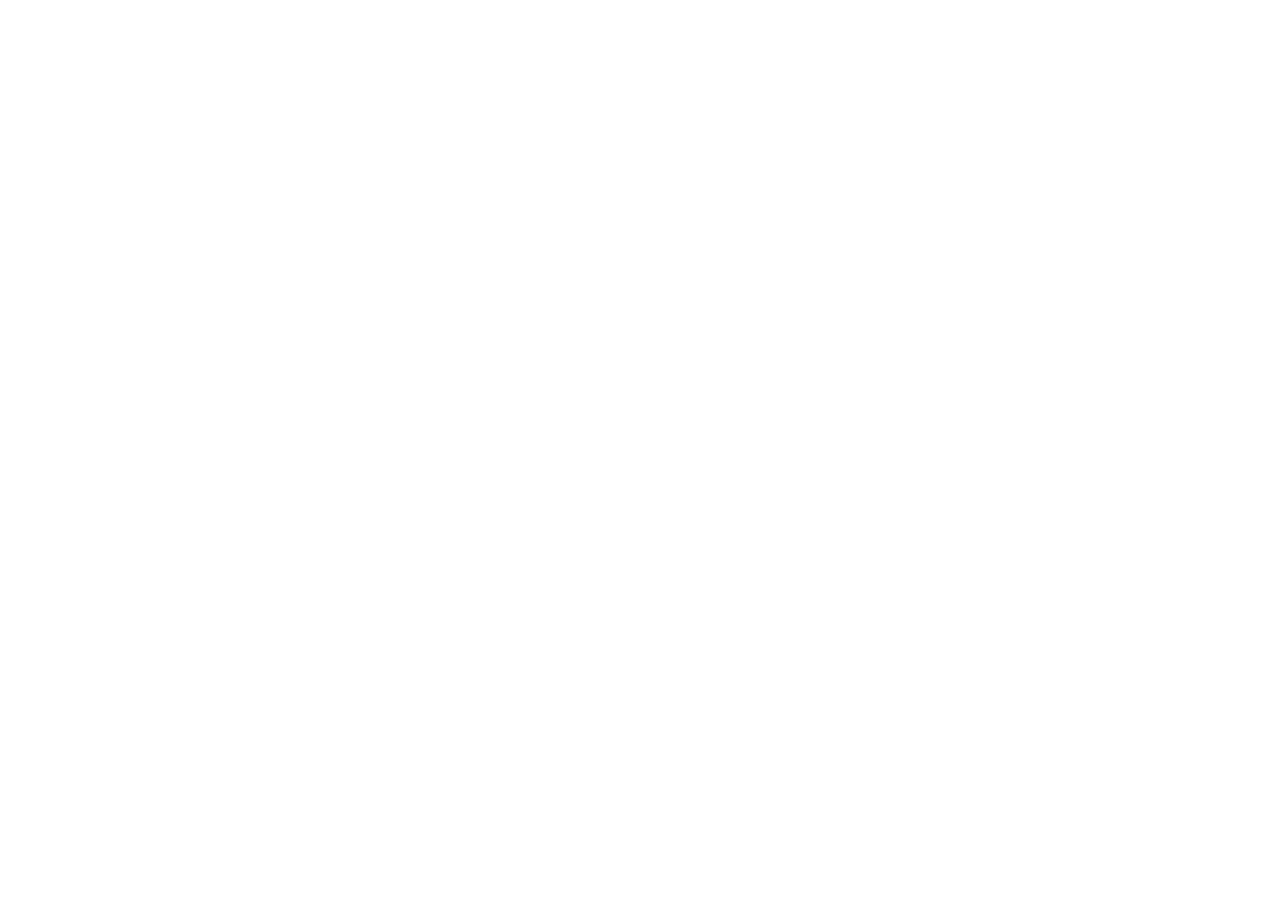
==== about.html @ 7de54564 "v1" ====
<!DOCTYPE html PUBLIC "-//W3C//DTD HTML 4.01//EN" "http://www.w3.org/TR/html4/strict.dtd">
<html>
<head>
  <meta http-equiv="Content-Type" content="text/html; charset=utf-8">
  <meta http-equiv="Content-Style-Type" content="text/css">
  <title></title>
  <meta name="Generator" content="Cocoa HTML Writer">
  <meta name="CocoaVersion" content="2487.4">
  <style type="text/css">
  </style>
</head>
<body>
</body>
</html>
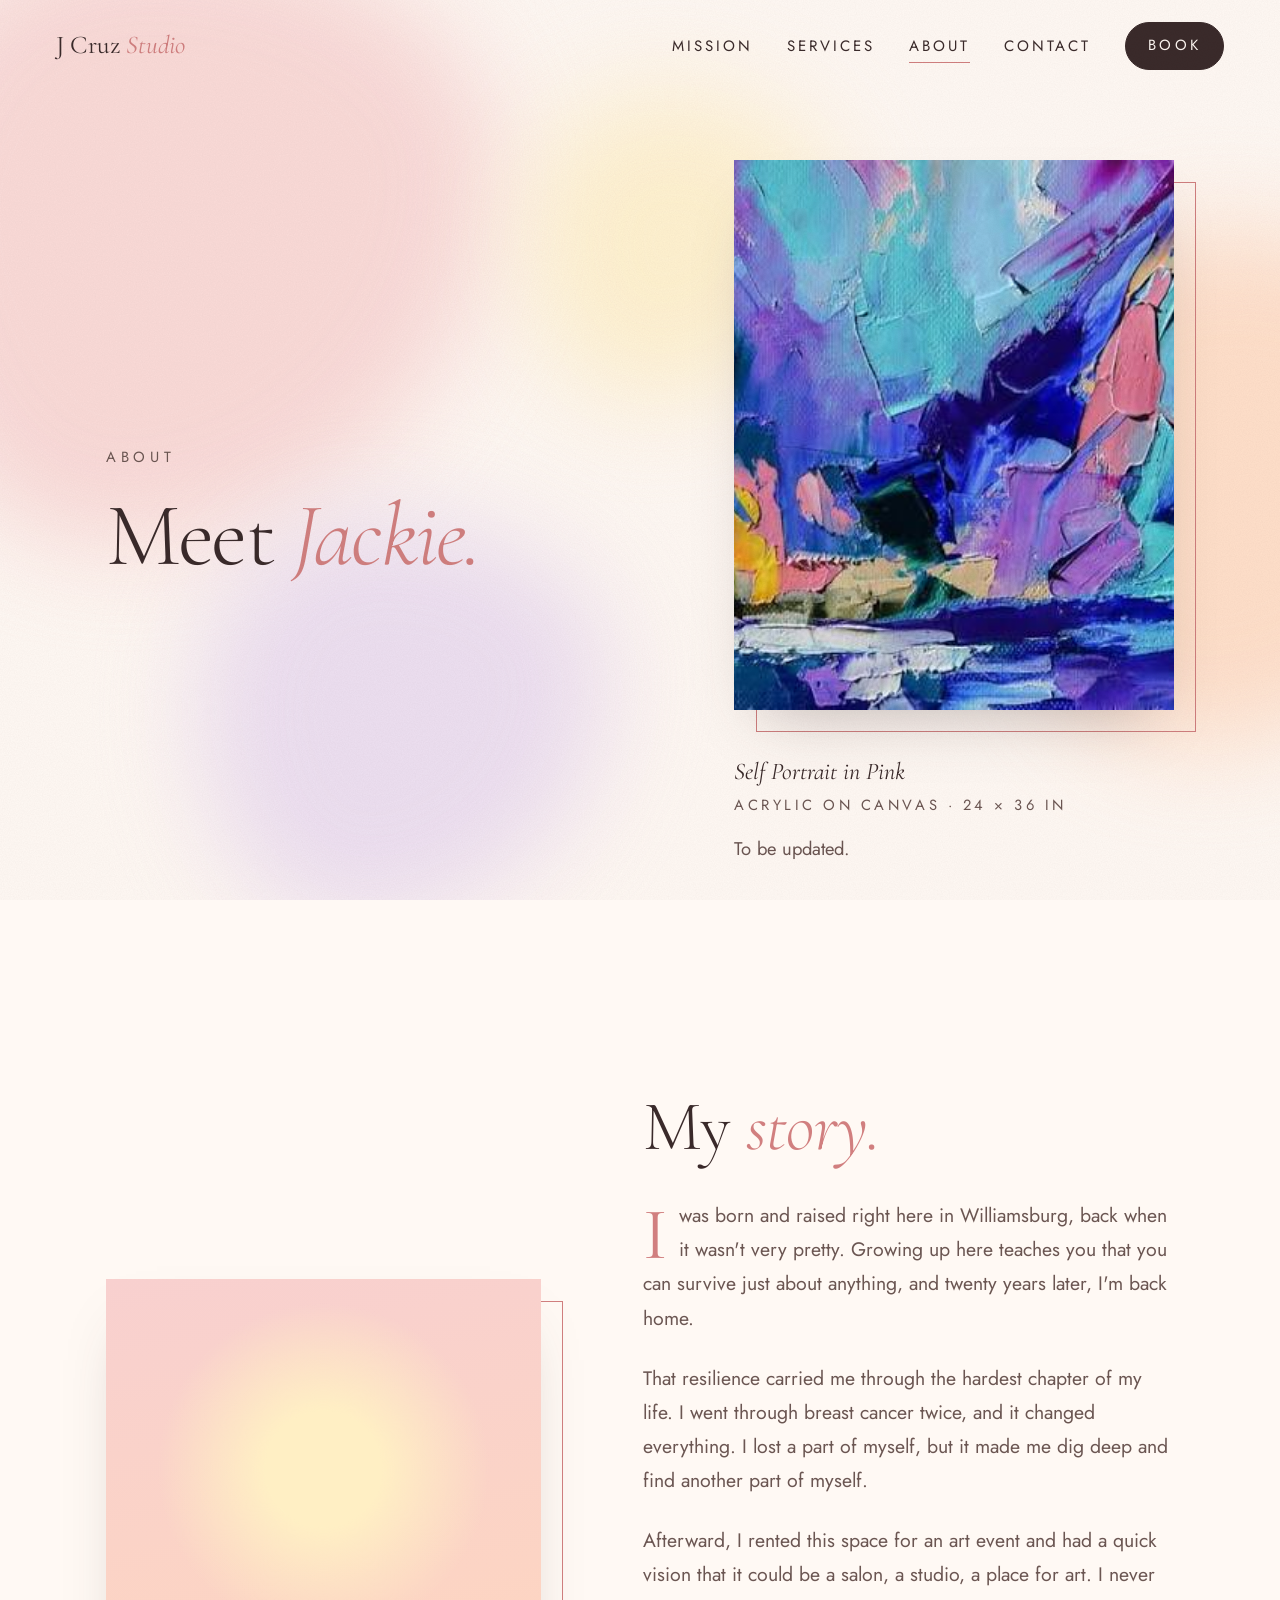
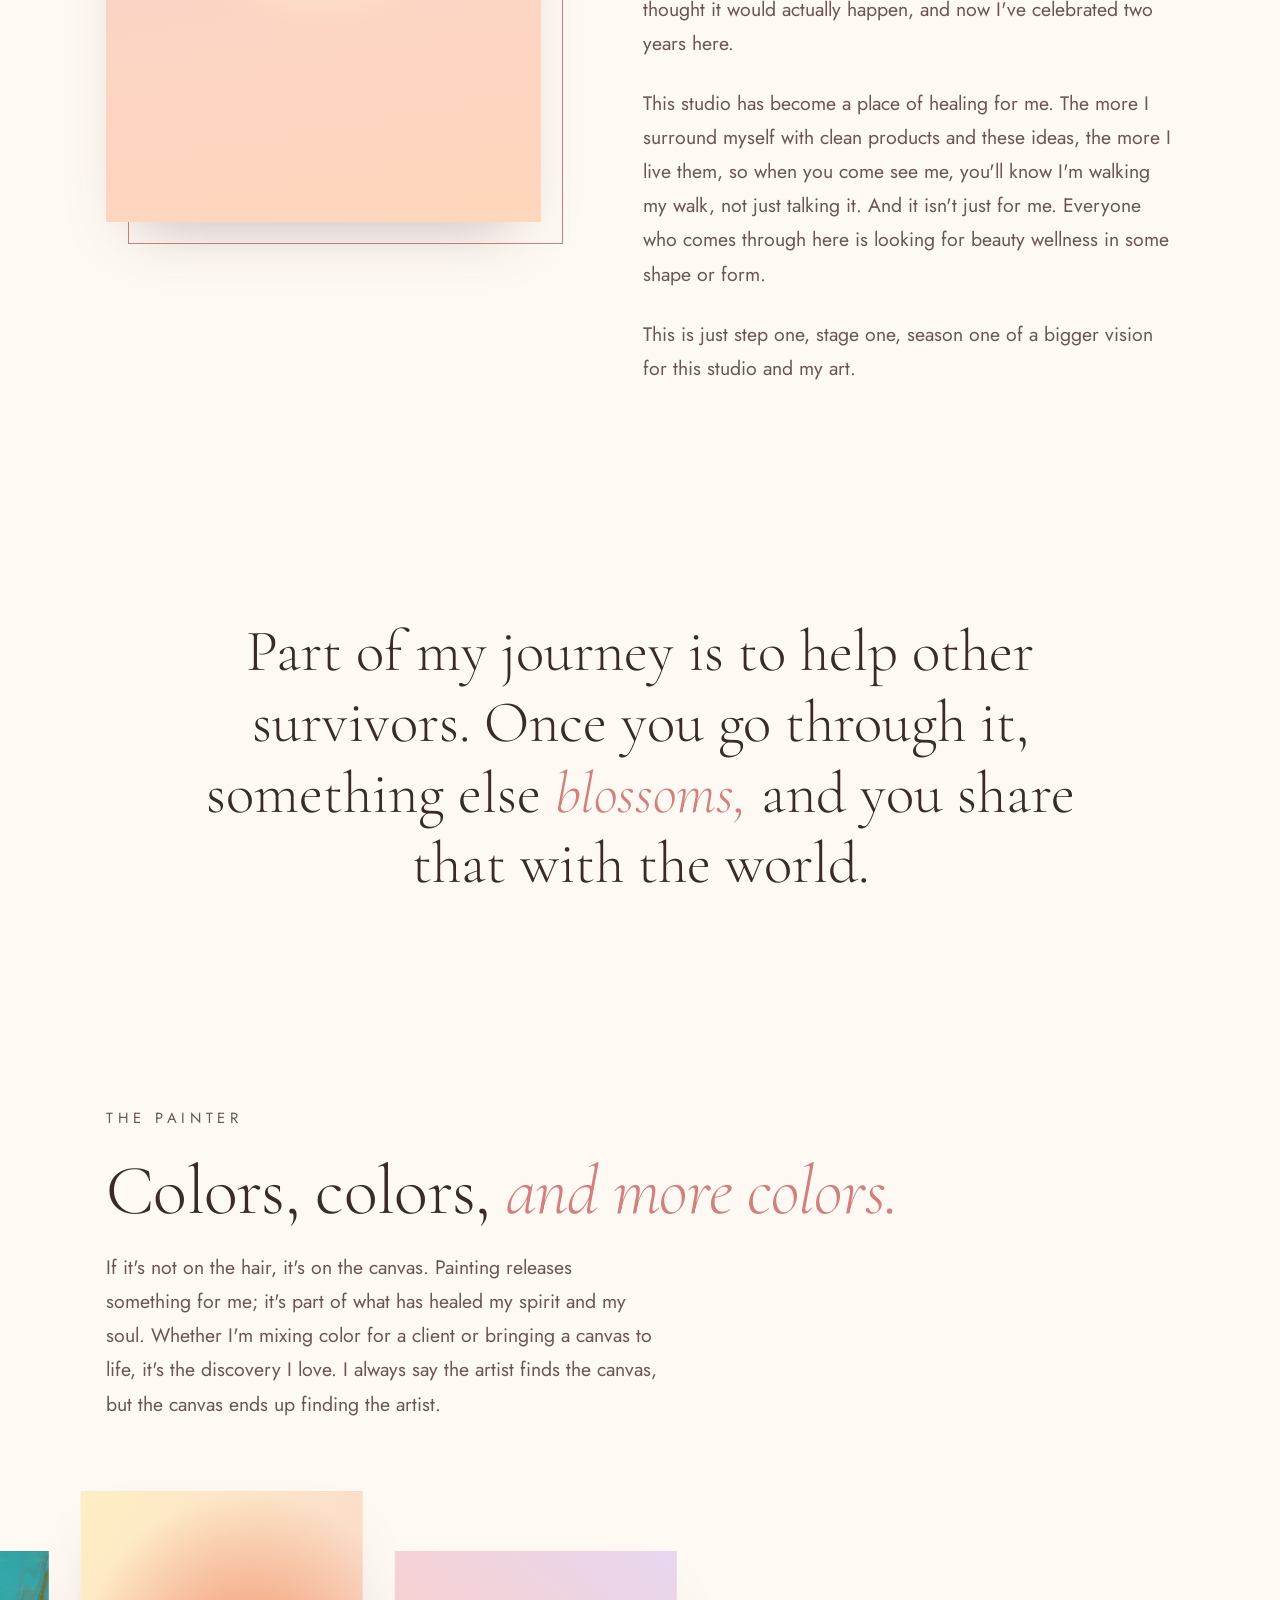
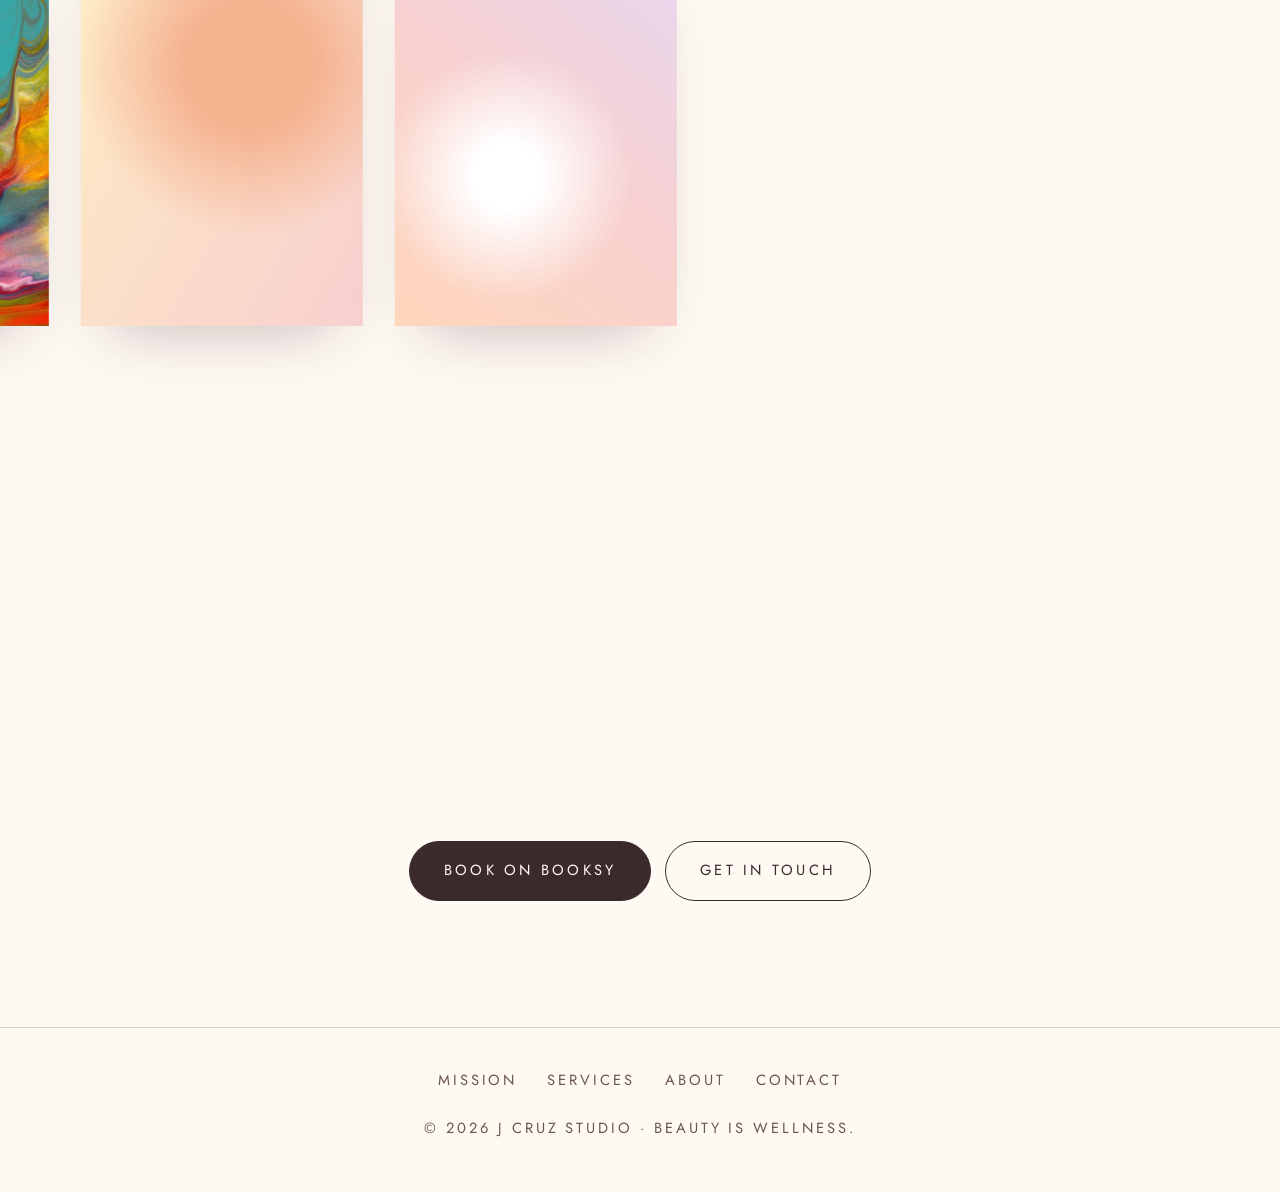
==== commit c4eed1f0: "Added new pages" ====
--- a/about.html
+++ b/about.html
@@ -1,14 +1,125 @@
-<!DOCTYPE html PUBLIC "-//W3C//DTD HTML 4.01//EN" "http://www.w3.org/TR/html4/strict.dtd">
-<html>
+<!DOCTYPE html>
+<html lang="en">
 <head>
-  <meta http-equiv="Content-Type" content="text/html; charset=utf-8">
-  <meta http-equiv="Content-Style-Type" content="text/css">
-  <title></title>
-  <meta name="Generator" content="Cocoa HTML Writer">
-  <meta name="CocoaVersion" content="2487.4">
-  <style type="text/css">
-  </style>
+  <meta charset="UTF-8">
+  <meta name="viewport" content="width=device-width, initial-scale=1.0">
+  <title>About · J Cruz Studio</title>
+  <meta name="description" content="Meet Jackie: hairdresser, painter, and the one pair of hands behind J Cruz Studio.">
+
+  <link rel="preconnect" href="https://fonts.googleapis.com">
+  <link rel="preconnect" href="https://fonts.gstatic.com" crossorigin>
+  <link href="https://fonts.googleapis.com/css2?family=Cormorant+Garamond:ital,wght@0,300;0,400;0,500;1,300;1,400&family=Jost:wght@300;400;500&display=swap" rel="stylesheet">
+  <link rel="stylesheet" href="style.css">
 </head>
 <body>
+
+  <!-- Soft watercolor "paint" that drifts behind everything as you scroll -->
+  <div class="paint" aria-hidden="true">
+    <span class="blob b1" data-wander="0.7"></span>
+    <span class="blob b2" data-wander="2.1"></span>
+    <span class="blob b3" data-wander="3.5"></span>
+    <span class="blob b4" data-wander="4.9"></span>
+  </div>
+
+  <header class="nav">
+    <a href="index.html" class="logo">J Cruz <span>Studio</span></a>
+    <button class="nav-toggle" aria-label="Open menu" aria-expanded="false">
+      <span></span><span></span>
+    </button>
+    <nav class="nav-links">
+      <a href="mission.html">Mission</a>
+      <a href="services.html">Services</a>
+      <a href="about.html" aria-current="page">About</a>
+      <a href="contact.html">Contact</a>
+      <a href="https://booksy.com/en-us/1293457_jcruz-studio_hair-salon_29902_brooklyn" target="_blank" rel="noopener" class="btn btn-small">Book</a>
+    </nav>
+  </header>
+
+  <main>
+
+    <section class="page-hero">
+      <div class="container page-hero-grid">
+        <div>
+          <p class="eyebrow">About</p>
+          <h1 class="page-title">
+            <span class="word">Meet</span>
+            <em class="word">Jackie.</em>
+          </h1>
+
+        </div>
+        <figure class="piece ">
+          <!-- TODO: painting title, medium/size and blurb are placeholders -->
+          <div class="art art-3"></div>
+          <figcaption>
+            <span class="piece-title">Self Portrait in Pink</span>
+            <span class="piece-meta">Acrylic on canvas · 24 × 36 in</span>
+            <p class="piece-blurb">To be updated.</p>
+          </figcaption>
+        </figure>
+      </div>
+    </section>
+
+    <!-- ========== STORY ========== -->
+    <section class="section story">
+      <div class="container about-grid">
+        <div class="portrait-wrap reveal">
+          <!-- Add her photo as images/portrait.jpg -->
+          <div class="portrait art art-portrait"></div>
+        </div>
+        <div class="story-copy">
+          <h2 class="section-title reveal">My <em>story.</em></h2>
+          <p class="reveal">I was born and raised right here in Williamsburg, back when it wasn't very pretty. Growing up here teaches you that you can survive just about anything, and twenty years later, I'm back home.</p>
+          <p class="reveal">That resilience carried me through the hardest chapter of my life. I went through breast cancer twice, and it changed everything. I lost a part of myself, but it made me dig deep and find another part of myself.</p>
+          <p class="reveal">Afterward, I rented this space for an art event and had a quick vision that it could be a salon, a studio, a place for art. I never thought it would actually happen, and now I've celebrated two years here.</p>
+          <p class="reveal">This studio has become a place of healing for me. The more I surround myself with clean products and these ideas, the more I live them, so when you come see me, you'll know I'm walking my walk, not just talking it. And it isn't just for me. Everyone who comes through here is looking for beauty wellness in some shape or form.</p>
+          <p class="reveal">This is just step one, stage one, season one of a bigger vision for this studio and my art.</p>
+
+        
+        </div>
+      </div>
+    </section>
+
+    <!-- ========== STATEMENT ========== -->
+    <section class="section quote-section">
+      <div class="container">
+        <p class="quote reveal">Part of my journey is to help other survivors. Once you go through it, something else <em>blossoms,</em> and you share that with the world.</p>
+      </div>
+    </section>
+
+    <!-- ========== THE PAINTER: art strip that slides as you scroll ========== -->
+    <section class="section painter">
+      <div class="container">
+        <p class="eyebrow reveal">The painter</p>
+        <h2 class="section-title reveal">Colors, colors, <em>and more colors.</em></h2>
+        <p class="lead reveal">If it's not on the hair, it's on the canvas. Painting releases something for me; it's part of what has healed my spirit and my soul. Whether I'm mixing color for a client or bringing a canvas to life, it's the discovery I love. I always say the artist finds the canvas, but the canvas ends up finding the artist.</p>
+      </div>
+
+      <div class="art-strip" data-drift="-0.5">
+        <div class="art art-1"></div>
+        <div class="art art-2"></div>
+        <div class="art art-3"></div>
+        <div class="art art-4"></div>
+        <div class="art art-5"></div>
+        <div class="art art-6"></div>
+      </div>
+    </section>
+
+    <section class="section cta">
+      <div class="container">
+        <h2 class="contact-title reveal">Take <em>an hour</em> for yourself.</h2>
+        <div class="hero-cta center reveal">
+          <a href="https://booksy.com/en-us/1293457_jcruz-studio_hair-salon_29902_brooklyn" target="_blank" rel="noopener" class="btn">Book on Booksy</a>
+          <a href="contact.html" class="btn btn-ghost">Get in touch</a>
+        </div>
+      </div>
+    </section>
+  </main>
+
+  <footer class="footer">
+    <nav class="footer-links"><a href="mission.html">Mission</a> <a href="services.html">Services</a> <a href="about.html">About</a> <a href="contact.html">Contact</a></nav>
+    <p>© <span data-year></span> J Cruz Studio · Beauty is wellness.</p>
+  </footer>
+
+  <script src="script.js"></script>
 </body>
-</html>
+</html>
--- a/style.css
+++ b/style.css
@@ -0,0 +1,731 @@
+/* =========================================================
+   J CRUZ STUDIO · Beauty is wellness
+   Soft pastel palette, elegant serif + clean sans
+   ========================================================= */
+
+:root {
+  --cream:   #FFF9F4;
+  --shell:   #FCEDE6;
+  --blush:   #F8D0CF;
+  --rose:    #D17F7F;
+  --peach:   #FFD7BC;
+  --apricot: #F5B28F;
+  --butter:  #FFEFC4;
+  --lilac:   #E7D7F0;
+  --ink:     #3A2A2A;
+  --muted:   #6B5652;
+  --line:    rgba(58, 42, 42, 0.2);
+
+  --serif: "Cormorant Garamond", Georgia, serif;
+  --sans:  "Jost", system-ui, -apple-system, sans-serif;
+
+  --max: 1180px;
+  --gutter: clamp(20px, 5vw, 56px);
+  --ease: cubic-bezier(.2, .7, .2, 1);
+}
+
+* { box-sizing: border-box; margin: 0; padding: 0; }
+html { scroll-behavior: smooth; overflow-x: clip; }
+body {
+  background: var(--cream);
+  color: var(--ink);
+  font-family: var(--sans);
+  font-weight: 400;
+  font-size: 19px;
+  line-height: 1.75;
+  overflow-x: clip;
+  -webkit-font-smoothing: antialiased;
+}
+a { color: inherit; text-decoration: none; }
+img { max-width: 100%; display: block; }
+::selection { background: var(--blush); }
+
+/* Paper-grain texture over everything, for a painterly feel */
+body::after {
+  content: "";
+  position: fixed;
+  inset: 0;
+  pointer-events: none;
+  z-index: 100;
+  opacity: .22;
+  mix-blend-mode: multiply;
+  background-image: url("data:image/svg+xml,%3Csvg xmlns='http://www.w3.org/2000/svg' width='160' height='160'%3E%3Cfilter id='n'%3E%3CfeTurbulence type='fractalNoise' baseFrequency='.85' numOctaves='3' stitchTiles='stitch'/%3E%3CfeColorMatrix values='0 0 0 0 .3 0 0 0 0 .22 0 0 0 0 .22 0 0 0 .35 0'/%3E%3C/filter%3E%3Crect width='100%25' height='100%25' filter='url(%23n)'/%3E%3C/svg%3E");
+}
+
+/* ---------- Layout helpers ---------- */
+.container { max-width: var(--max); margin: 0 auto; padding: 0 var(--gutter); }
+.section   { position: relative; padding: clamp(90px, 13vw, 170px) 0; }
+
+.eyebrow {
+  font-size: .92rem;
+  font-weight: 400;
+  letter-spacing: .32em;
+  text-transform: uppercase;
+  color: var(--muted);
+  margin-bottom: 22px;
+}
+.section-title {
+  font-family: var(--serif);
+  font-weight: 300;
+  font-size: clamp(2.5rem, 5.5vw, 4.5rem);
+  line-height: 1.05;
+  letter-spacing: -.01em;
+}
+.section-title em, .contact-title em, .page-title em, .quote em { color: var(--rose); }
+.lead {
+  font-size: 1.22rem;
+  color: var(--muted);
+  max-width: 46ch;
+  margin-top: 22px;
+}
+
+/* ---------- Background paint blobs ---------- */
+.paint { position: fixed; inset: 0; z-index: -1; pointer-events: none; overflow: hidden; }
+.blob {
+  position: absolute;
+  display: block;
+  filter: blur(50px);
+  opacity: .75;
+  border-radius: 42% 58% 63% 37% / 45% 38% 62% 55%;
+  animation: morph 20s ease-in-out infinite alternate;
+  will-change: translate, border-radius;
+}
+.b1 { width: 48vw; height: 48vw; background: var(--blush);  top: -12vw; left: -14vw; }
+.b2 { width: 40vw; height: 40vw; background: var(--peach);  top: 32vh;  right: -12vw; animation-duration: 24s; }
+.b3 { width: 32vw; height: 32vw; background: var(--lilac);  bottom: -10vw; left: 18vw; animation-duration: 28s; }
+.b4 { width: 24vw; height: 24vw; background: var(--butter); top: 8vh;   left: 48vw;  animation-duration: 22s; }
+
+@keyframes morph {
+  0%   { border-radius: 42% 58% 63% 37% / 45% 38% 62% 55%; rotate: 0deg; }
+  50%  { border-radius: 63% 37% 41% 59% / 58% 55% 45% 42%; rotate: 25deg; }
+  100% { border-radius: 38% 62% 55% 45% / 40% 62% 38% 60%; rotate: -15deg; }
+}
+
+/* ---------- Art pieces ----------
+   Each .art-N shows images/art-N.jpg. If the image is missing,
+   the soft painted gradient underneath shows instead. */
+.art {
+  background-color: var(--shell);
+  background-size: cover;
+  background-position: center;
+  box-shadow: 0 30px 60px -30px rgba(75, 58, 58, .35);
+}
+.art-1 { background-image: url("images/art-1.jpg"),
+  radial-gradient(circle at 28% 32%, var(--peach) 0 18%, transparent 46%),
+  radial-gradient(circle at 72% 64%, var(--blush) 0 22%, transparent 55%),
+  linear-gradient(160deg, var(--butter), var(--apricot)); }
+.art-2 { background-image: url("images/art-2.jpg"),
+  radial-gradient(ellipse at 65% 25%, #fff 0 10%, transparent 40%),
+  radial-gradient(circle at 30% 70%, var(--lilac) 0 25%, transparent 60%),
+  linear-gradient(200deg, var(--blush), var(--peach)); }
+.art-3 { background-image: url("images/art-3.jpg"),
+  radial-gradient(circle at 50% 45%, var(--butter) 0 16%, transparent 42%),
+  linear-gradient(140deg, var(--peach), var(--rose) 70%, var(--lilac)); }
+.art-4 { background-image: url("images/art-4.jpg"),
+  radial-gradient(circle at 35% 30%, var(--blush) 0 20%, transparent 50%),
+  radial-gradient(circle at 70% 75%, var(--butter) 0 18%, transparent 50%),
+  linear-gradient(180deg, var(--lilac), var(--peach)); }
+.art-5 { background-image: url("images/art-5.jpg"),
+  radial-gradient(circle at 60% 40%, var(--apricot) 0 20%, transparent 55%),
+  linear-gradient(120deg, var(--butter), var(--blush)); }
+.art-6 { background-image: url("images/art-6.jpg"),
+  radial-gradient(circle at 40% 60%, #fff 0 12%, transparent 45%),
+  linear-gradient(220deg, var(--lilac), var(--blush), var(--peach)); }
+.art-portrait { background-image: url("images/portrait.jpg"),
+  radial-gradient(circle at 50% 35%, var(--butter) 0 14%, transparent 40%),
+  linear-gradient(170deg, var(--blush), var(--peach)); }
+
+
+/* ---------- Buttons & links ---------- */
+.btn {
+  display: inline-flex;
+  align-items: center;
+  justify-content: center;
+  padding: 16px 34px;
+  border: 1px solid var(--ink);
+  border-radius: 999px;
+  background: var(--ink);
+  color: var(--cream);
+  font-size: .92rem;
+  font-weight: 400;
+  letter-spacing: .22em;
+  text-transform: uppercase;
+  transition: background .35s, color .35s, border-color .35s, transform .35s var(--ease);
+}
+.btn:hover { background: var(--rose); border-color: var(--rose); transform: translateY(-2px); }
+.btn-ghost { background: transparent; color: var(--ink); }
+.btn-ghost:hover { color: var(--cream); }
+.btn-small { padding: 10px 22px; }
+
+.text-link {
+  display: inline-block;
+  margin-top: 28px;
+  font-size: .96rem;
+  letter-spacing: .22em;
+  text-transform: uppercase;
+  border-bottom: 1px solid var(--rose);
+  padding-bottom: 4px;
+}
+.text-link span { display: inline-block; transition: transform .35s var(--ease); }
+.text-link:hover span { transform: translateX(6px); }
+
+/* ---------- Nav ---------- */
+.nav {
+  position: fixed;
+  top: 0; left: 0; right: 0;
+  z-index: 50;
+  display: flex;
+  align-items: center;
+  justify-content: space-between;
+  padding: 22px var(--gutter);
+  transition: background .4s, padding .4s, box-shadow .4s;
+}
+.nav.scrolled {
+  background: rgba(255, 249, 244, .8);
+  backdrop-filter: blur(14px);
+  -webkit-backdrop-filter: blur(14px);
+  padding-top: 14px;
+  padding-bottom: 14px;
+  box-shadow: 0 1px 0 var(--line);
+}
+.logo {
+  font-family: var(--serif);
+  font-size: 1.6rem;
+  font-weight: 400;
+  position: relative;
+  z-index: 2;
+}
+.logo span { font-style: italic; color: var(--rose); }
+
+.nav-links {
+  display: flex;
+  align-items: center;
+  gap: 34px;
+  font-size: .94rem;
+  font-weight: 400;
+  letter-spacing: .2em;
+  text-transform: uppercase;
+}
+.nav-links a:not(.btn) { position: relative; }
+.nav-links a:not(.btn)::after {
+  content: "";
+  position: absolute;
+  left: 0; bottom: -4px;
+  width: 100%; height: 1px;
+  background: var(--rose);
+  transform: scaleX(0);
+  transform-origin: right;
+  transition: transform .4s var(--ease);
+}
+.nav-links a:not(.btn):hover::after,
+.nav-links a[aria-current="page"]::after { transform: scaleX(1); transform-origin: left; }
+
+.nav-toggle {
+  display: none;
+  position: relative;
+  z-index: 2;
+  width: 40px; height: 40px;
+  background: none;
+  border: 0;
+  cursor: pointer;
+  flex-direction: column;
+  justify-content: center;
+  gap: 7px;
+}
+.nav-toggle span {
+  display: block;
+  width: 26px; height: 1px;
+  margin-left: auto;
+  background: var(--ink);
+  transition: transform .4s var(--ease);
+}
+.nav.open .nav-toggle span:first-child { transform: translateY(4px) rotate(45deg); }
+.nav.open .nav-toggle span:last-child  { transform: translateY(-4px) rotate(-45deg); }
+
+@media (max-width: 960px) {
+  .nav-toggle { display: flex; }
+  .nav-links {
+    position: fixed;
+    inset: 0;
+    flex-direction: column;
+    justify-content: center;
+    gap: 30px;
+    background: var(--cream);
+    font-size: 1rem;
+    opacity: 0;
+    pointer-events: none;
+    transition: opacity .4s;
+  }
+  .nav.open .nav-links { opacity: 1; pointer-events: auto; }
+}
+
+/* ---------- Hero ---------- */
+.hero {
+  position: relative;
+  min-height: 100vh;
+  min-height: 100svh;
+  display: grid;
+  place-items: center;
+  text-align: center;
+  padding: 130px 24px 100px;
+  overflow: hidden;
+}
+.hero-inner { position: relative; z-index: 2; max-width: 920px; }
+
+.hero-title, .page-title {
+  font-family: var(--serif);
+  font-weight: 300;
+  font-size: clamp(3.4rem, 9vw, 8rem);
+  line-height: .95;
+  letter-spacing: -.02em;
+}
+.word {
+  display: inline-block;
+  opacity: 0;
+  transform: translateY(40px);
+  animation: rise 1.3s var(--ease) forwards;
+}
+.word:nth-child(2) { animation-delay: .15s; }
+.word:nth-child(3) { animation-delay: .3s; }
+@keyframes rise { to { opacity: 1; transform: none; } }
+
+.hero-sub {
+  font-family: var(--serif);
+  font-style: italic;
+  font-size: clamp(1.25rem, 2.2vw, 1.65rem);
+  line-height: 1.45;
+  color: var(--muted);
+  max-width: 540px;
+  margin: 28px auto 44px;
+  opacity: 0;
+  animation: rise 1.3s .55s var(--ease) forwards;
+}
+.hero-sub.left { margin-left: 0; }
+.hero-cta {
+  display: flex;
+  gap: 14px;
+  justify-content: center;
+  flex-wrap: wrap;
+  opacity: 0;
+  animation: rise 1.3s .75s var(--ease) forwards;
+}
+.hero-cta.center { opacity: 1; animation: none; margin-top: 40px; }
+
+/* Floating paintings around the hero */
+.hero-art { position: absolute; z-index: 1; opacity: 0; animation: fadeIn 1.6s .4s forwards; }
+.ha1 { width: clamp(110px, 15vw, 220px); aspect-ratio: 3/4; top: 16%; left: 5%; }
+.ha2 { width: clamp(120px, 15vw, 230px); aspect-ratio: 4/3; top: 14%; right: 6%; animation-delay: .6s; }
+.ha3 { width: clamp(90px, 11vw, 160px);  aspect-ratio: 4/5; bottom: 9%; left: 15%; animation-delay: .8s; }
+.ha4 { width: clamp(110px, 14vw, 200px); aspect-ratio: 3/4; bottom: 11%; right: 12%; animation-delay: 1s; }
+@keyframes fadeIn { to { opacity: 1; } }
+
+@media (max-width: 700px) {
+  .hero-art { animation-name: fadeInSoft; }
+  .ha1 { top: 9%; left: -6%; }
+  .ha2 { top: 10%; right: -4%; }
+  .ha3, .ha4 { display: none; }
+}
+@keyframes fadeInSoft { to { opacity: .55; } }
+
+.scroll-cue {
+  position: absolute;
+  bottom: 28px; left: 50%;
+  translate: -50% 0;
+  width: 1px; height: 60px;
+  background: var(--line);
+  overflow: hidden;
+}
+.scroll-cue span {
+  position: absolute; inset: 0;
+  background: var(--rose);
+  animation: drip 2.2s ease-in-out infinite;
+}
+@keyframes drip { 0% { translate: 0 -100%; } 100% { translate: 0 100%; } }
+
+/* ---------- Scroll reveal ---------- */
+.reveal {
+  opacity: 0;
+  translate: 0 40px;
+  transition: opacity 1.1s var(--ease), translate 1.1s var(--ease);
+}
+.reveal.in { opacity: 1; translate: 0 0; }
+
+/* ---------- Gallery (art as navigation) ---------- */
+.gallery { text-align: center; }
+.gallery .lead { margin-left: auto; margin-right: auto; }
+.frames {
+  display: grid;
+  grid-template-columns: repeat(4, 1fr);
+  gap: clamp(16px, 2.6vw, 34px);
+  margin-top: 70px;
+}
+.frame { display: block; }
+.frame:nth-child(even) { margin-top: 90px; }
+.frame .art {
+  aspect-ratio: 3/4;
+  transition: translate .6s var(--ease), box-shadow .6s;
+}
+.frame:hover .art { translate: 0 -8px; box-shadow: 0 40px 70px -30px rgba(232, 156, 156, .7); }
+.frame-label {
+  display: flex;
+  align-items: baseline;
+  justify-content: center;
+  gap: 12px;
+  margin-top: 22px;
+  font-size: .92rem;
+  letter-spacing: .2em;
+  color: var(--muted);
+}
+.frame-label strong {
+  font-family: var(--serif);
+  font-style: italic;
+  font-weight: 400;
+  font-size: 1.45rem;
+  letter-spacing: 0;
+  color: var(--ink);
+  transition: color .3s;
+}
+.frame:hover .frame-label strong { color: var(--rose); }
+
+@media (max-width: 820px) {
+  .frames { grid-template-columns: repeat(2, 1fr); }
+  .frame:nth-child(even) { margin-top: 50px; }
+}
+
+/* ---------- Mission ---------- */
+.mission { text-align: center; }
+.mission-statement {
+  font-family: var(--serif);
+  font-weight: 300;
+  font-size: clamp(1.9rem, 4.3vw, 3.5rem);
+  line-height: 1.28;
+  max-width: 1000px;
+  margin: 0 auto;
+}
+.mission-statement .w { opacity: .16; transition: opacity .4s; }
+.mission-statement .w.on { opacity: 1; }
+
+.pillars {
+  display: grid;
+  grid-template-columns: repeat(3, 1fr);
+  gap: clamp(28px, 5vw, 64px);
+  margin-top: 110px;
+  text-align: left;
+}
+.pillar { border-top: 1px solid var(--line); padding-top: 26px; }
+.pillar .num { font-family: var(--serif); font-style: italic; font-size: 1.3rem; color: var(--rose); }
+.pillar h3 { font-family: var(--serif); font-weight: 400; font-size: 2rem; margin: 6px 0 10px; }
+.pillar p { color: var(--muted); }
+.pillar:nth-child(2) { transition-delay: .12s; }
+.pillar:nth-child(3) { transition-delay: .24s; }
+
+@media (max-width: 820px) { .pillars { grid-template-columns: 1fr; } }
+
+/* ---------- Drifting word band ---------- */
+.drift-band { overflow: hidden; padding: 20px 0; }
+.drift {
+  white-space: nowrap;
+  font-family: var(--serif);
+  font-style: italic;
+  font-weight: 300;
+  font-size: clamp(3.5rem, 10vw, 8rem);
+  line-height: 1.1;
+  color: transparent;
+  -webkit-text-stroke: 1px var(--rose);
+  will-change: translate;
+}
+.drift i { color: var(--apricot); -webkit-text-stroke: 0; font-style: normal; }
+
+/* ---------- Services ---------- */
+.services-grid {
+  display: grid;
+  grid-template-columns: 1fr 1.35fr;
+  gap: clamp(40px, 8vw, 120px);
+  align-items: start;
+}
+.services-intro { position: sticky; top: 110px; }
+.services-intro .btn { margin-top: 32px; }
+
+.service-group-title {
+  font-size: .92rem;
+  font-weight: 400;
+  letter-spacing: .32em;
+  text-transform: uppercase;
+  color: var(--muted);
+  margin-bottom: 10px;
+}
+.service-group + .service-group { margin-top: 70px; }
+.service {
+  display: grid;
+  grid-template-columns: 1fr auto;
+  gap: 6px 24px;
+  align-items: baseline;
+  padding: 22px 0;
+  border-top: 1px solid var(--line);
+}
+.service-group .service:last-child { border-bottom: 1px solid var(--line); }
+.service h3 {
+  font-family: var(--serif);
+  font-weight: 400;
+  font-size: 1.55rem;
+  line-height: 1.2;
+  transition: translate .45s var(--ease), color .3s;
+}
+.service:hover h3 { translate: 10px 0; color: var(--rose); }
+.service .price { font-family: var(--serif); font-style: italic; font-size: 1.2rem; color: var(--rose); }
+.service p { grid-column: 1 / -1; color: var(--muted); max-width: 52ch; }
+.service .duration {
+  grid-column: 1 / -1;
+  font-size: .92rem;
+  letter-spacing: .22em;
+  text-transform: uppercase;
+  color: var(--muted);
+}
+.secondary .service h3 { font-size: 1.4rem; }
+.secondary .service { padding: 22px 0; }
+
+@media (max-width: 900px) {
+  .services-grid { grid-template-columns: 1fr; }
+  .services-intro { position: static; }
+}
+
+/* ---------- About teaser ---------- */
+.about-grid {
+  display: grid;
+  grid-template-columns: .9fr 1.1fr;
+  gap: clamp(40px, 8vw, 110px);
+  align-items: center;
+}
+.about-copy p:not(.eyebrow) { color: var(--muted); margin-top: 20px; max-width: 48ch; }
+.about-copy .section-title { margin-bottom: 8px; }
+
+.portrait-wrap {
+  position: relative;
+  max-width: 440px;
+}
+.portrait-wrap::before {
+  content: "";
+  position: absolute;
+  inset: 22px -22px -22px 22px;
+  border: 1px solid var(--rose);
+  z-index: -1;
+}
+.portrait { aspect-ratio: 4/5; }
+.portrait-wrap.tall .portrait { aspect-ratio: 3/4; }
+
+@media (max-width: 820px) {
+  .about-grid { grid-template-columns: 1fr; }
+  .portrait-wrap { max-width: 320px; margin: 0 auto 20px; }
+}
+
+/* ---------- Contact ---------- */
+.contact { text-align: center; }
+.contact-title {
+  font-family: var(--serif);
+  font-weight: 300;
+  font-size: clamp(3rem, 8vw, 6.5rem);
+  line-height: 1;
+  letter-spacing: -.02em;
+}
+.contact-grid {
+  display: grid;
+  grid-template-columns: repeat(3, 1fr);
+  gap: 36px;
+  margin-top: 80px;
+}
+.contact-item .label {
+  display: block;
+  font-size: .92rem;
+  letter-spacing: .3em;
+  text-transform: uppercase;
+  color: var(--muted);
+  margin-bottom: 12px;
+}
+.contact-item a {
+  font-family: var(--serif);
+  font-size: 1.55rem;
+  line-height: 1.35;
+  transition: color .3s;
+}
+.contact-item a:hover { color: var(--rose); }
+.contact-item:nth-child(2) { transition-delay: .12s; }
+.contact-item:nth-child(3) { transition-delay: .24s; }
+.note { margin-top: 60px; font-family: var(--serif); font-style: italic; font-size: 1.2rem; color: var(--muted); }
+
+@media (max-width: 760px) { .contact-grid { grid-template-columns: 1fr; gap: 40px; } }
+
+/* ---------- Footer ---------- */
+.footer {
+  text-align: center;
+  padding: 40px 24px 50px;
+  font-size: .92rem;
+  letter-spacing: .2em;
+  text-transform: uppercase;
+  color: var(--muted);
+  border-top: 1px solid var(--line);
+}
+
+/* =========================================================
+   ABOUT PAGE
+   ========================================================= */
+.page-hero { padding: 160px 0 60px; }
+.page-hero-grid {
+  display: grid;
+  grid-template-columns: 1.1fr .9fr;
+  gap: clamp(40px, 7vw, 100px);
+  align-items: center;
+}
+.page-hero-grid .portrait-wrap { justify-self: end; width: 100%; }
+
+.story-grid {
+  display: grid;
+  grid-template-columns: .8fr 1.2fr;
+  gap: clamp(30px, 7vw, 100px);
+}
+.story-copy p { font-size: 1.22rem; color: var(--muted); margin-bottom: 26px; max-width: 54ch; }
+.story-copy .section-title { margin-bottom: 34px; }
+.story-copy p:first-of-type::first-letter {
+  float: left;
+  font-family: var(--serif);
+  font-size: 4.6rem;
+  line-height: .8;
+  padding: 8px 12px 0 0;
+  color: var(--rose);
+}
+
+.quote-section { padding-top: 40px; padding-bottom: 40px; }
+.quote {
+  font-family: var(--serif);
+  font-weight: 300;
+  font-size: clamp(2rem, 4.6vw, 3.8rem);
+  line-height: 1.2;
+  text-align: center;
+  max-width: 950px;
+  margin: 0 auto;
+}
+
+.painter { overflow: hidden; }
+.painter .lead { margin-bottom: 70px; }
+.art-strip {
+  display: flex;
+  gap: clamp(16px, 2.5vw, 32px);
+  padding-left: 20vw;
+  width: max-content;
+  will-change: translate;
+}
+.art-strip .art { width: clamp(180px, 22vw, 300px); aspect-ratio: 3/4; flex-shrink: 0; }
+.art-strip .art:nth-child(even) { margin-top: 60px; }
+
+@media (max-width: 820px) {
+  .page-hero-grid, .story-grid { grid-template-columns: 1fr; }
+  .page-hero-grid .portrait-wrap { justify-self: center; max-width: 320px; }
+}
+
+/* =========================================================
+   PAINTINGS WITH BLURBS
+   ========================================================= */
+
+/* Painting + caption used at the top of each inner page */
+.piece { margin: 0; position: relative; }
+.piece .art { aspect-ratio: 4/5; width: 100%; }
+.piece::before {
+  content: "";
+  position: absolute;
+  top: 22px; left: 22px; right: -22px;
+  aspect-ratio: 4/5;
+  border: 1px solid var(--rose);
+  z-index: -1;
+}
+.piece figcaption { margin-top: 48px; max-width: 42ch; }
+.piece-title {
+  display: block;
+  font-family: var(--serif);
+  font-style: italic;
+  font-size: 1.5rem;
+  line-height: 1.2;
+}
+.piece-meta {
+  display: block;
+  margin-top: 6px;
+  font-size: .92rem;
+  letter-spacing: .24em;
+  text-transform: uppercase;
+  color: var(--muted);
+}
+.piece-blurb { margin-top: 14px; color: var(--muted); font-size: 1.15rem; line-height: 1.7; }
+.page-hero-grid .piece { justify-self: end; width: 100%; max-width: 440px; }
+
+/* Larger "On the wall" feature, used on the home page */
+.feature-grid {
+  display: grid;
+  grid-template-columns: 1fr 1fr;
+  gap: clamp(40px, 8vw, 110px);
+  align-items: center;
+}
+.feature-grid .piece { max-width: 480px; }
+.feature-copy .piece-meta { margin-top: 18px; }
+.feature-copy p:not(.eyebrow) { color: var(--muted); margin-top: 22px; max-width: 46ch; }
+
+@media (max-width: 820px) {
+  .feature-grid { grid-template-columns: 1fr; }
+  .page-hero-grid .piece { justify-self: start; max-width: 320px; width: calc(100% - 16px); }
+  .feature-grid .piece { max-width: 320px; width: calc(100% - 16px); }
+  .piece::before { top: 14px; left: 14px; right: -14px; }
+  .piece figcaption { margin-top: 36px; }
+}
+
+/* Short call-to-action band at the bottom of pages */
+.cta { text-align: center; }
+.cta .hero-cta { margin-top: 40px; }
+
+/* Footer links */
+.footer-links {
+  display: flex;
+  justify-content: center;
+  flex-wrap: wrap;
+  gap: 12px 30px;
+  margin-bottom: 22px;
+}
+.footer-links a { transition: color .3s; }
+.footer-links a:hover { color: var(--rose); }
+
+/* ---------- Accessibility: respect reduced motion ---------- */
+@media (prefers-reduced-motion: reduce) {
+  html { scroll-behavior: auto; }
+  *, *::before, *::after { animation: none !important; transition: none !important; }
+  .word, .hero-sub, .hero-cta, .hero-art, .reveal { opacity: 1 !important; transform: none !important; translate: none !important; }
+  .mission-statement .w { opacity: 1; }
+}
+
+/* Inner-page headings a touch smaller than the home headline */
+.page-title { font-size: clamp(3.2rem, 7vw, 6.5rem); }
+
+/* Quote attribution */
+.quote-cite {
+  display: block;
+  margin-top: 26px;
+  font-family: var(--sans);
+  font-style: normal;
+  font-size: .92rem;
+  letter-spacing: .3em;
+  text-transform: uppercase;
+  color: var(--muted);
+}
+.mission-arts { text-align: center; padding-bottom: 60px; }
+.mission-arts .lead { margin-left: auto; margin-right: auto; max-width: 56ch; }
+
+/* Home page: lift the paintings off the page with a soft layered shadow */
+.hero .art,
+.gallery .art,
+.feature .art {
+  box-shadow:
+    0 2px 4px rgba(58, 42, 42, .08),
+    0 12px 24px rgba(58, 42, 42, .12),
+    0 32px 60px -12px rgba(58, 42, 42, .22);
+}
+.gallery .frame:hover .art {
+  box-shadow:
+    0 4px 8px rgba(58, 42, 42, .08),
+    0 18px 34px rgba(58, 42, 42, .14),
+    0 44px 80px -12px rgba(209, 127, 127, .45);
+}
